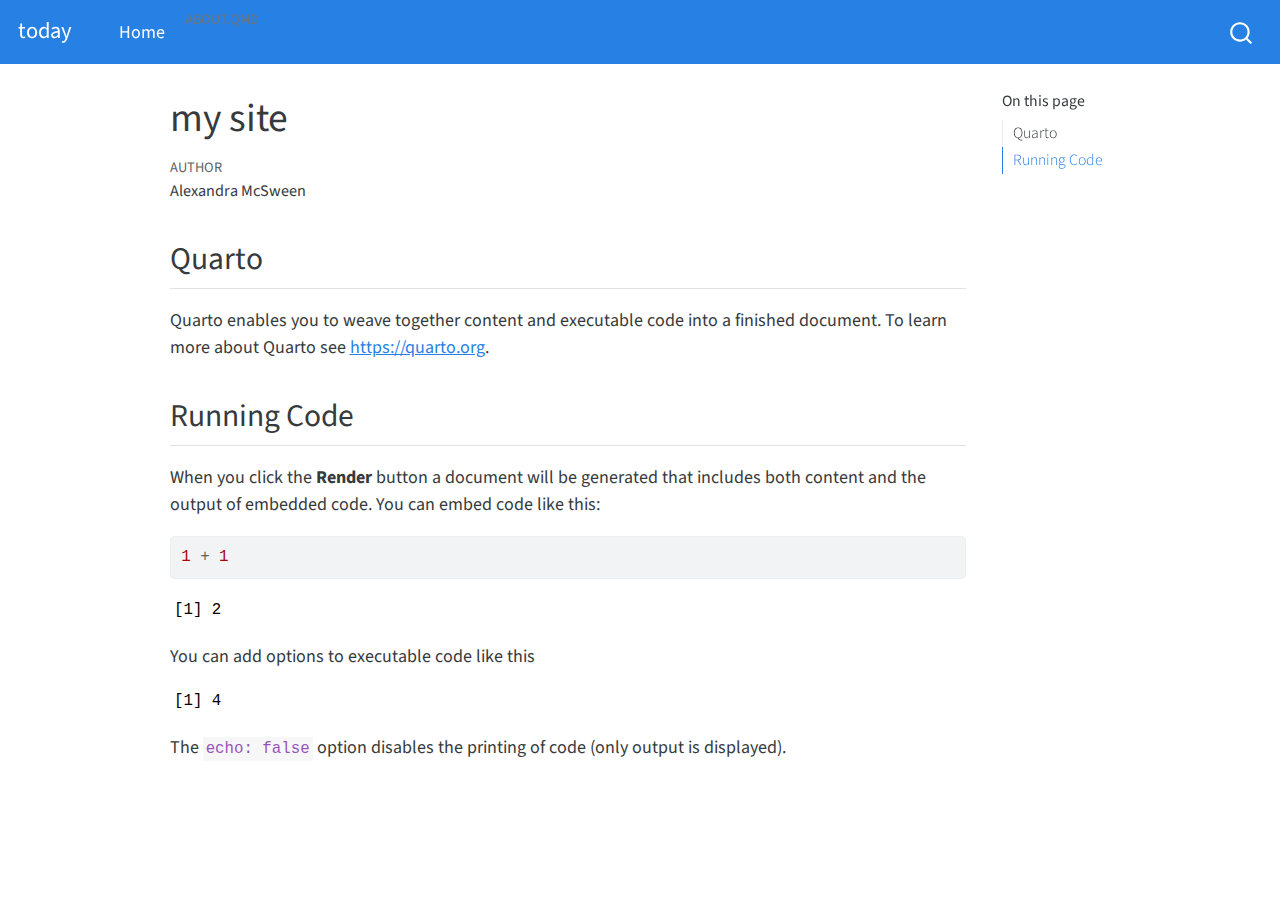
==== index.html @ 4e03c490 "Built site for gh-pages" ====
<!DOCTYPE html>
<html xmlns="http://www.w3.org/1999/xhtml" lang="en" xml:lang="en"><head>

<meta charset="utf-8">
<meta name="generator" content="quarto-1.2.269">

<meta name="viewport" content="width=device-width, initial-scale=1.0, user-scalable=yes">

<meta name="author" content="Alexandra McSween">

<title>today - my site</title>
<style>
code{white-space: pre-wrap;}
span.smallcaps{font-variant: small-caps;}
div.columns{display: flex; gap: min(4vw, 1.5em);}
div.column{flex: auto; overflow-x: auto;}
div.hanging-indent{margin-left: 1.5em; text-indent: -1.5em;}
ul.task-list{list-style: none;}
ul.task-list li input[type="checkbox"] {
  width: 0.8em;
  margin: 0 0.8em 0.2em -1.6em;
  vertical-align: middle;
}
pre > code.sourceCode { white-space: pre; position: relative; }
pre > code.sourceCode > span { display: inline-block; line-height: 1.25; }
pre > code.sourceCode > span:empty { height: 1.2em; }
.sourceCode { overflow: visible; }
code.sourceCode > span { color: inherit; text-decoration: inherit; }
div.sourceCode { margin: 1em 0; }
pre.sourceCode { margin: 0; }
@media screen {
div.sourceCode { overflow: auto; }
}
@media print {
pre > code.sourceCode { white-space: pre-wrap; }
pre > code.sourceCode > span { text-indent: -5em; padding-left: 5em; }
}
pre.numberSource code
  { counter-reset: source-line 0; }
pre.numberSource code > span
  { position: relative; left: -4em; counter-increment: source-line; }
pre.numberSource code > span > a:first-child::before
  { content: counter(source-line);
    position: relative; left: -1em; text-align: right; vertical-align: baseline;
    border: none; display: inline-block;
    -webkit-touch-callout: none; -webkit-user-select: none;
    -khtml-user-select: none; -moz-user-select: none;
    -ms-user-select: none; user-select: none;
    padding: 0 4px; width: 4em;
    color: #aaaaaa;
  }
pre.numberSource { margin-left: 3em; border-left: 1px solid #aaaaaa;  padding-left: 4px; }
div.sourceCode
  {   }
@media screen {
pre > code.sourceCode > span > a:first-child::before { text-decoration: underline; }
}
code span.al { color: #ff0000; font-weight: bold; } /* Alert */
code span.an { color: #60a0b0; font-weight: bold; font-style: italic; } /* Annotation */
code span.at { color: #7d9029; } /* Attribute */
code span.bn { color: #40a070; } /* BaseN */
code span.bu { color: #008000; } /* BuiltIn */
code span.cf { color: #007020; font-weight: bold; } /* ControlFlow */
code span.ch { color: #4070a0; } /* Char */
code span.cn { color: #880000; } /* Constant */
code span.co { color: #60a0b0; font-style: italic; } /* Comment */
code span.cv { color: #60a0b0; font-weight: bold; font-style: italic; } /* CommentVar */
code span.do { color: #ba2121; font-style: italic; } /* Documentation */
code span.dt { color: #902000; } /* DataType */
code span.dv { color: #40a070; } /* DecVal */
code span.er { color: #ff0000; font-weight: bold; } /* Error */
code span.ex { } /* Extension */
code span.fl { color: #40a070; } /* Float */
code span.fu { color: #06287e; } /* Function */
code span.im { color: #008000; font-weight: bold; } /* Import */
code span.in { color: #60a0b0; font-weight: bold; font-style: italic; } /* Information */
code span.kw { color: #007020; font-weight: bold; } /* Keyword */
code span.op { color: #666666; } /* Operator */
code span.ot { color: #007020; } /* Other */
code span.pp { color: #bc7a00; } /* Preprocessor */
code span.sc { color: #4070a0; } /* SpecialChar */
code span.ss { color: #bb6688; } /* SpecialString */
code span.st { color: #4070a0; } /* String */
code span.va { color: #19177c; } /* Variable */
code span.vs { color: #4070a0; } /* VerbatimString */
code span.wa { color: #60a0b0; font-weight: bold; font-style: italic; } /* Warning */
</style>


<script src="site_libs/quarto-nav/quarto-nav.js"></script>
<script src="site_libs/quarto-nav/headroom.min.js"></script>
<script src="site_libs/clipboard/clipboard.min.js"></script>
<script src="site_libs/quarto-search/autocomplete.umd.js"></script>
<script src="site_libs/quarto-search/fuse.min.js"></script>
<script src="site_libs/quarto-search/quarto-search.js"></script>
<meta name="quarto:offset" content="./">
<script src="site_libs/quarto-html/quarto.js"></script>
<script src="site_libs/quarto-html/popper.min.js"></script>
<script src="site_libs/quarto-html/tippy.umd.min.js"></script>
<script src="site_libs/quarto-html/anchor.min.js"></script>
<link href="site_libs/quarto-html/tippy.css" rel="stylesheet">
<link href="site_libs/quarto-html/quarto-syntax-highlighting.css" rel="stylesheet" id="quarto-text-highlighting-styles">
<script src="site_libs/bootstrap/bootstrap.min.js"></script>
<link href="site_libs/bootstrap/bootstrap-icons.css" rel="stylesheet">
<link href="site_libs/bootstrap/bootstrap.min.css" rel="stylesheet" id="quarto-bootstrap" data-mode="light">
<script id="quarto-search-options" type="application/json">{
  "location": "navbar",
  "copy-button": false,
  "collapse-after": 3,
  "panel-placement": "end",
  "type": "overlay",
  "limit": 20,
  "language": {
    "search-no-results-text": "No results",
    "search-matching-documents-text": "matching documents",
    "search-copy-link-title": "Copy link to search",
    "search-hide-matches-text": "Hide additional matches",
    "search-more-match-text": "more match in this document",
    "search-more-matches-text": "more matches in this document",
    "search-clear-button-title": "Clear",
    "search-detached-cancel-button-title": "Cancel",
    "search-submit-button-title": "Submit"
  }
}</script>


<link rel="stylesheet" href="styles.css">
</head>

<body class="nav-fixed">

<div id="quarto-search-results"></div>
  <header id="quarto-header" class="headroom fixed-top">
    <nav class="navbar navbar-expand-lg navbar-dark ">
      <div class="navbar-container container-fluid">
      <div class="navbar-brand-container">
    <a class="navbar-brand" href="./index.html">
    <span class="navbar-title">today</span>
    </a>
  </div>
          <button class="navbar-toggler" type="button" data-bs-toggle="collapse" data-bs-target="#navbarCollapse" aria-controls="navbarCollapse" aria-expanded="false" aria-label="Toggle navigation" onclick="if (window.quartoToggleHeadroom) { window.quartoToggleHeadroom(); }">
  <span class="navbar-toggler-icon"></span>
</button>
          <div class="collapse navbar-collapse" id="navbarCollapse">
            <ul class="navbar-nav navbar-nav-scroll me-auto">
  <li class="nav-item">
    <a class="nav-link active" href="./index.html" aria-current="page">
 <span class="menu-text">Home</span></a>
  </li>  
  <li class="dropdown-header">
 <span class="menu-text">about.qmd</span></li>
</ul>
              <div id="quarto-search" class="" title="Search"></div>
          </div> <!-- /navcollapse -->
      </div> <!-- /container-fluid -->
    </nav>
</header>
<!-- content -->
<div id="quarto-content" class="quarto-container page-columns page-rows-contents page-layout-article page-navbar">
<!-- sidebar -->
<!-- margin-sidebar -->
    <div id="quarto-margin-sidebar" class="sidebar margin-sidebar">
        <nav id="TOC" role="doc-toc" class="toc-active">
    <h2 id="toc-title">On this page</h2>
   
  <ul>
  <li><a href="#quarto" id="toc-quarto" class="nav-link active" data-scroll-target="#quarto">Quarto</a></li>
  <li><a href="#running-code" id="toc-running-code" class="nav-link" data-scroll-target="#running-code">Running Code</a></li>
  </ul>
</nav>
    </div>
<!-- main -->
<main class="content" id="quarto-document-content">

<header id="title-block-header" class="quarto-title-block default">
<div class="quarto-title">
<h1 class="title">my site</h1>
</div>



<div class="quarto-title-meta">

    <div>
    <div class="quarto-title-meta-heading">Author</div>
    <div class="quarto-title-meta-contents">
             <p>Alexandra McSween </p>
          </div>
  </div>
    
  
    
  </div>
  

</header>

<section id="quarto" class="level2">
<h2 class="anchored" data-anchor-id="quarto">Quarto</h2>
<p>Quarto enables you to weave together content and executable code into a finished document. To learn more about Quarto see <a href="https://quarto.org" class="uri">https://quarto.org</a>.</p>
</section>
<section id="running-code" class="level2">
<h2 class="anchored" data-anchor-id="running-code">Running Code</h2>
<p>When you click the <strong>Render</strong> button a document will be generated that includes both content and the output of embedded code. You can embed code like this:</p>
<div class="cell">
<div class="sourceCode cell-code" id="cb1"><pre class="sourceCode r code-with-copy"><code class="sourceCode r"><span id="cb1-1"><a href="#cb1-1" aria-hidden="true" tabindex="-1"></a><span class="dv">1</span> <span class="sc">+</span> <span class="dv">1</span></span></code><button title="Copy to Clipboard" class="code-copy-button"><i class="bi"></i></button></pre></div>
<div class="cell-output cell-output-stdout">
<pre><code>[1] 2</code></pre>
</div>
</div>
<p>You can add options to executable code like this</p>
<div class="cell">
<div class="cell-output cell-output-stdout">
<pre><code>[1] 4</code></pre>
</div>
</div>
<p>The <code>echo: false</code> option disables the printing of code (only output is displayed).</p>


</section>

</main> <!-- /main -->
<script id="quarto-html-after-body" type="application/javascript">
window.document.addEventListener("DOMContentLoaded", function (event) {
  const toggleBodyColorMode = (bsSheetEl) => {
    const mode = bsSheetEl.getAttribute("data-mode");
    const bodyEl = window.document.querySelector("body");
    if (mode === "dark") {
      bodyEl.classList.add("quarto-dark");
      bodyEl.classList.remove("quarto-light");
    } else {
      bodyEl.classList.add("quarto-light");
      bodyEl.classList.remove("quarto-dark");
    }
  }
  const toggleBodyColorPrimary = () => {
    const bsSheetEl = window.document.querySelector("link#quarto-bootstrap");
    if (bsSheetEl) {
      toggleBodyColorMode(bsSheetEl);
    }
  }
  toggleBodyColorPrimary();  
  const icon = "";
  const anchorJS = new window.AnchorJS();
  anchorJS.options = {
    placement: 'right',
    icon: icon
  };
  anchorJS.add('.anchored');
  const clipboard = new window.ClipboardJS('.code-copy-button', {
    target: function(trigger) {
      return trigger.previousElementSibling;
    }
  });
  clipboard.on('success', function(e) {
    // button target
    const button = e.trigger;
    // don't keep focus
    button.blur();
    // flash "checked"
    button.classList.add('code-copy-button-checked');
    var currentTitle = button.getAttribute("title");
    button.setAttribute("title", "Copied!");
    let tooltip;
    if (window.bootstrap) {
      button.setAttribute("data-bs-toggle", "tooltip");
      button.setAttribute("data-bs-placement", "left");
      button.setAttribute("data-bs-title", "Copied!");
      tooltip = new bootstrap.Tooltip(button, 
        { trigger: "manual", 
          customClass: "code-copy-button-tooltip",
          offset: [0, -8]});
      tooltip.show();    
    }
    setTimeout(function() {
      if (tooltip) {
        tooltip.hide();
        button.removeAttribute("data-bs-title");
        button.removeAttribute("data-bs-toggle");
        button.removeAttribute("data-bs-placement");
      }
      button.setAttribute("title", currentTitle);
      button.classList.remove('code-copy-button-checked');
    }, 1000);
    // clear code selection
    e.clearSelection();
  });
  function tippyHover(el, contentFn) {
    const config = {
      allowHTML: true,
      content: contentFn,
      maxWidth: 500,
      delay: 100,
      arrow: false,
      appendTo: function(el) {
          return el.parentElement;
      },
      interactive: true,
      interactiveBorder: 10,
      theme: 'quarto',
      placement: 'bottom-start'
    };
    window.tippy(el, config); 
  }
  const noterefs = window.document.querySelectorAll('a[role="doc-noteref"]');
  for (var i=0; i<noterefs.length; i++) {
    const ref = noterefs[i];
    tippyHover(ref, function() {
      // use id or data attribute instead here
      let href = ref.getAttribute('data-footnote-href') || ref.getAttribute('href');
      try { href = new URL(href).hash; } catch {}
      const id = href.replace(/^#\/?/, "");
      const note = window.document.getElementById(id);
      return note.innerHTML;
    });
  }
  const findCites = (el) => {
    const parentEl = el.parentElement;
    if (parentEl) {
      const cites = parentEl.dataset.cites;
      if (cites) {
        return {
          el,
          cites: cites.split(' ')
        };
      } else {
        return findCites(el.parentElement)
      }
    } else {
      return undefined;
    }
  };
  var bibliorefs = window.document.querySelectorAll('a[role="doc-biblioref"]');
  for (var i=0; i<bibliorefs.length; i++) {
    const ref = bibliorefs[i];
    const citeInfo = findCites(ref);
    if (citeInfo) {
      tippyHover(citeInfo.el, function() {
        var popup = window.document.createElement('div');
        citeInfo.cites.forEach(function(cite) {
          var citeDiv = window.document.createElement('div');
          citeDiv.classList.add('hanging-indent');
          citeDiv.classList.add('csl-entry');
          var biblioDiv = window.document.getElementById('ref-' + cite);
          if (biblioDiv) {
            citeDiv.innerHTML = biblioDiv.innerHTML;
          }
          popup.appendChild(citeDiv);
        });
        return popup.innerHTML;
      });
    }
  }
});
</script>
</div> <!-- /content -->



</body></html>
---- site_libs/quarto-html/tippy.css ----
.tippy-box[data-animation=fade][data-state=hidden]{opacity:0}[data-tippy-root]{max-width:calc(100vw - 10px)}.tippy-box{position:relative;background-color:#333;color:#fff;border-radius:4px;font-size:14px;line-height:1.4;white-space:normal;outline:0;transition-property:transform,visibility,opacity}.tippy-box[data-placement^=top]>.tippy-arrow{bottom:0}.tippy-box[data-placement^=top]>.tippy-arrow:before{bottom:-7px;left:0;border-width:8px 8px 0;border-top-color:initial;transform-origin:center top}.tippy-box[data-placement^=bottom]>.tippy-arrow{top:0}.tippy-box[data-placement^=bottom]>.tippy-arrow:before{top:-7px;left:0;border-width:0 8px 8px;border-bottom-color:initial;transform-origin:center bottom}.tippy-box[data-placement^=left]>.tippy-arrow{right:0}.tippy-box[data-placement^=left]>.tippy-arrow:before{border-width:8px 0 8px 8px;border-left-color:initial;right:-7px;transform-origin:center left}.tippy-box[data-placement^=right]>.tippy-arrow{left:0}.tippy-box[data-placement^=right]>.tippy-arrow:before{left:-7px;border-width:8px 8px 8px 0;border-right-color:initial;transform-origin:center right}.tippy-box[data-inertia][data-state=visible]{transition-timing-function:cubic-bezier(.54,1.5,.38,1.11)}.tippy-arrow{width:16px;height:16px;color:#333}.tippy-arrow:before{content:"";position:absolute;border-color:transparent;border-style:solid}.tippy-content{position:relative;padding:5px 9px;z-index:1}
---- site_libs/quarto-html/quarto-syntax-highlighting.css ----
/* quarto syntax highlight colors */
:root {
  --quarto-hl-ot-color: #003B4F;
  --quarto-hl-at-color: #657422;
  --quarto-hl-ss-color: #20794D;
  --quarto-hl-an-color: #5E5E5E;
  --quarto-hl-fu-color: #4758AB;
  --quarto-hl-st-color: #20794D;
  --quarto-hl-cf-color: #003B4F;
  --quarto-hl-op-color: #5E5E5E;
  --quarto-hl-er-color: #AD0000;
  --quarto-hl-bn-color: #AD0000;
  --quarto-hl-al-color: #AD0000;
  --quarto-hl-va-color: #111111;
  --quarto-hl-bu-color: inherit;
  --quarto-hl-ex-color: inherit;
  --quarto-hl-pp-color: #AD0000;
  --quarto-hl-in-color: #5E5E5E;
  --quarto-hl-vs-color: #20794D;
  --quarto-hl-wa-color: #5E5E5E;
  --quarto-hl-do-color: #5E5E5E;
  --quarto-hl-im-color: #00769E;
  --quarto-hl-ch-color: #20794D;
  --quarto-hl-dt-color: #AD0000;
  --quarto-hl-fl-color: #AD0000;
  --quarto-hl-co-color: #5E5E5E;
  --quarto-hl-cv-color: #5E5E5E;
  --quarto-hl-cn-color: #8f5902;
  --quarto-hl-sc-color: #5E5E5E;
  --quarto-hl-dv-color: #AD0000;
  --quarto-hl-kw-color: #003B4F;
}

/* other quarto variables */
:root {
  --quarto-font-monospace: SFMono-Regular, Menlo, Monaco, Consolas, "Liberation Mono", "Courier New", monospace;
}

pre > code.sourceCode > span {
  color: #003B4F;
}

code span {
  color: #003B4F;
}

code.sourceCode > span {
  color: #003B4F;
}

div.sourceCode,
div.sourceCode pre.sourceCode {
  color: #003B4F;
}

code span.ot {
  color: #003B4F;
}

code span.at {
  color: #657422;
}

code span.ss {
  color: #20794D;
}

code span.an {
  color: #5E5E5E;
}

code span.fu {
  color: #4758AB;
}

code span.st {
  color: #20794D;
}

code span.cf {
  color: #003B4F;
}

code span.op {
  color: #5E5E5E;
}

code span.er {
  color: #AD0000;
}

code span.bn {
  color: #AD0000;
}

code span.al {
  color: #AD0000;
}

code span.va {
  color: #111111;
}

code span.pp {
  color: #AD0000;
}

code span.in {
  color: #5E5E5E;
}

code span.vs {
  color: #20794D;
}

code span.wa {
  color: #5E5E5E;
  font-style: italic;
}

code span.do {
  color: #5E5E5E;
  font-style: italic;
}

code span.im {
  color: #00769E;
}

code span.ch {
  color: #20794D;
}

code span.dt {
  color: #AD0000;
}

code span.fl {
  color: #AD0000;
}

code span.co {
  color: #5E5E5E;
}

code span.cv {
  color: #5E5E5E;
  font-style: italic;
}

code span.cn {
  color: #8f5902;
}

code span.sc {
  color: #5E5E5E;
}

code span.dv {
  color: #AD0000;
}

code span.kw {
  color: #003B4F;
}

.prevent-inlining {
  content: "</";
}

/*# sourceMappingURL=debc5d5d77c3f9108843748ff7464032.css.map */
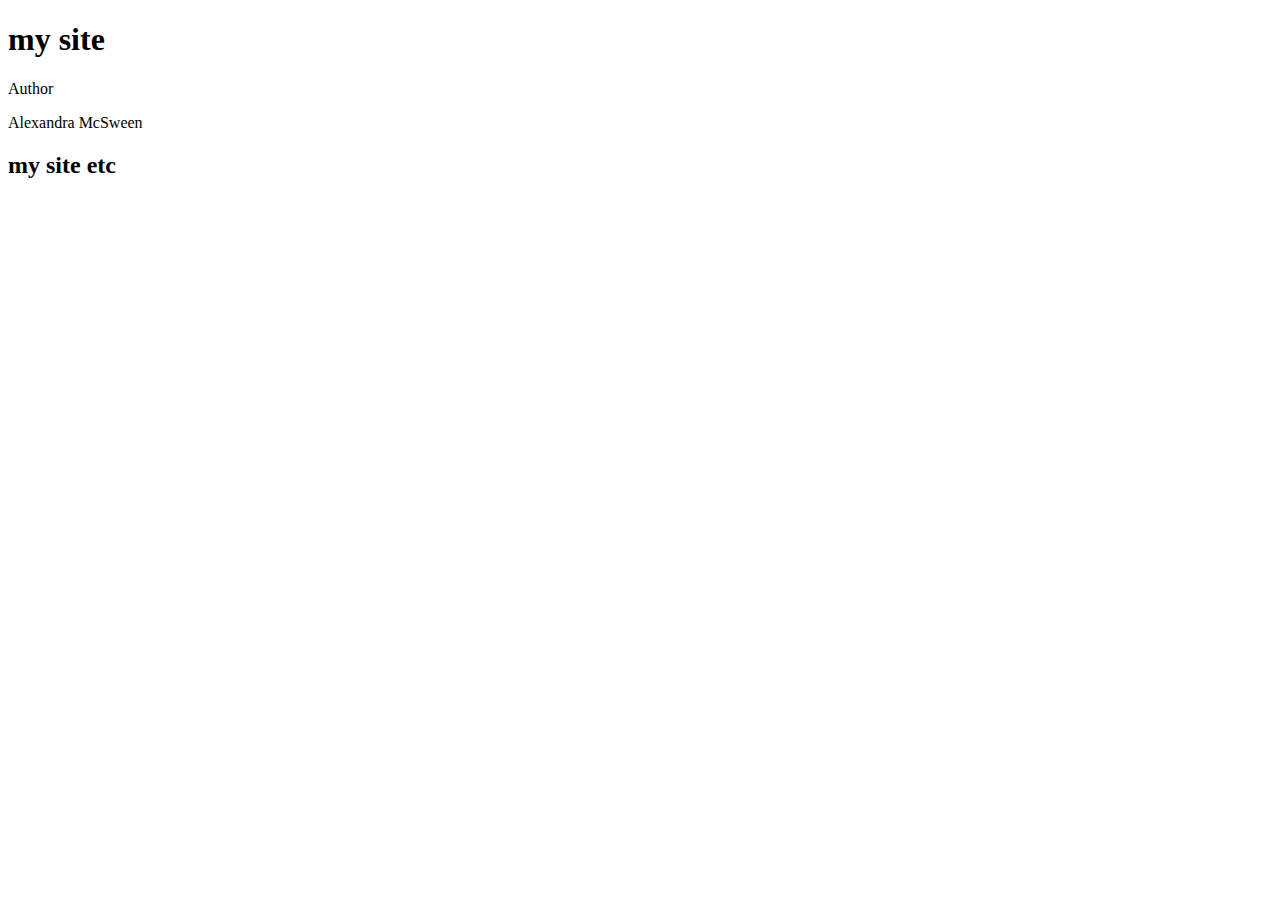
==== commit ccbe1546: "Built site for gh-pages" ====
--- a/index.html
+++ b/index.html
@@ -8,7 +8,7 @@
 
 <meta name="author" content="Alexandra McSween">
 
-<title>today - my site</title>
+<title>my site</title>
 <style>
 code{white-space: pre-wrap;}
 span.smallcaps{font-variant: small-caps;}
@@ -21,155 +21,27 @@
   margin: 0 0.8em 0.2em -1.6em;
   vertical-align: middle;
 }
-pre > code.sourceCode { white-space: pre; position: relative; }
-pre > code.sourceCode > span { display: inline-block; line-height: 1.25; }
-pre > code.sourceCode > span:empty { height: 1.2em; }
-.sourceCode { overflow: visible; }
-code.sourceCode > span { color: inherit; text-decoration: inherit; }
-div.sourceCode { margin: 1em 0; }
-pre.sourceCode { margin: 0; }
-@media screen {
-div.sourceCode { overflow: auto; }
-}
-@media print {
-pre > code.sourceCode { white-space: pre-wrap; }
-pre > code.sourceCode > span { text-indent: -5em; padding-left: 5em; }
-}
-pre.numberSource code
-  { counter-reset: source-line 0; }
-pre.numberSource code > span
-  { position: relative; left: -4em; counter-increment: source-line; }
-pre.numberSource code > span > a:first-child::before
-  { content: counter(source-line);
-    position: relative; left: -1em; text-align: right; vertical-align: baseline;
-    border: none; display: inline-block;
-    -webkit-touch-callout: none; -webkit-user-select: none;
-    -khtml-user-select: none; -moz-user-select: none;
-    -ms-user-select: none; user-select: none;
-    padding: 0 4px; width: 4em;
-    color: #aaaaaa;
-  }
-pre.numberSource { margin-left: 3em; border-left: 1px solid #aaaaaa;  padding-left: 4px; }
-div.sourceCode
-  {   }
-@media screen {
-pre > code.sourceCode > span > a:first-child::before { text-decoration: underline; }
-}
-code span.al { color: #ff0000; font-weight: bold; } /* Alert */
-code span.an { color: #60a0b0; font-weight: bold; font-style: italic; } /* Annotation */
-code span.at { color: #7d9029; } /* Attribute */
-code span.bn { color: #40a070; } /* BaseN */
-code span.bu { color: #008000; } /* BuiltIn */
-code span.cf { color: #007020; font-weight: bold; } /* ControlFlow */
-code span.ch { color: #4070a0; } /* Char */
-code span.cn { color: #880000; } /* Constant */
-code span.co { color: #60a0b0; font-style: italic; } /* Comment */
-code span.cv { color: #60a0b0; font-weight: bold; font-style: italic; } /* CommentVar */
-code span.do { color: #ba2121; font-style: italic; } /* Documentation */
-code span.dt { color: #902000; } /* DataType */
-code span.dv { color: #40a070; } /* DecVal */
-code span.er { color: #ff0000; font-weight: bold; } /* Error */
-code span.ex { } /* Extension */
-code span.fl { color: #40a070; } /* Float */
-code span.fu { color: #06287e; } /* Function */
-code span.im { color: #008000; font-weight: bold; } /* Import */
-code span.in { color: #60a0b0; font-weight: bold; font-style: italic; } /* Information */
-code span.kw { color: #007020; font-weight: bold; } /* Keyword */
-code span.op { color: #666666; } /* Operator */
-code span.ot { color: #007020; } /* Other */
-code span.pp { color: #bc7a00; } /* Preprocessor */
-code span.sc { color: #4070a0; } /* SpecialChar */
-code span.ss { color: #bb6688; } /* SpecialString */
-code span.st { color: #4070a0; } /* String */
-code span.va { color: #19177c; } /* Variable */
-code span.vs { color: #4070a0; } /* VerbatimString */
-code span.wa { color: #60a0b0; font-weight: bold; font-style: italic; } /* Warning */
 </style>
 
 
-<script src="site_libs/quarto-nav/quarto-nav.js"></script>
-<script src="site_libs/quarto-nav/headroom.min.js"></script>
-<script src="site_libs/clipboard/clipboard.min.js"></script>
-<script src="site_libs/quarto-search/autocomplete.umd.js"></script>
-<script src="site_libs/quarto-search/fuse.min.js"></script>
-<script src="site_libs/quarto-search/quarto-search.js"></script>
-<meta name="quarto:offset" content="./">
-<script src="site_libs/quarto-html/quarto.js"></script>
-<script src="site_libs/quarto-html/popper.min.js"></script>
-<script src="site_libs/quarto-html/tippy.umd.min.js"></script>
-<script src="site_libs/quarto-html/anchor.min.js"></script>
-<link href="site_libs/quarto-html/tippy.css" rel="stylesheet">
-<link href="site_libs/quarto-html/quarto-syntax-highlighting.css" rel="stylesheet" id="quarto-text-highlighting-styles">
-<script src="site_libs/bootstrap/bootstrap.min.js"></script>
-<link href="site_libs/bootstrap/bootstrap-icons.css" rel="stylesheet">
-<link href="site_libs/bootstrap/bootstrap.min.css" rel="stylesheet" id="quarto-bootstrap" data-mode="light">
-<script id="quarto-search-options" type="application/json">{
-  "location": "navbar",
-  "copy-button": false,
-  "collapse-after": 3,
-  "panel-placement": "end",
-  "type": "overlay",
-  "limit": 20,
-  "language": {
-    "search-no-results-text": "No results",
-    "search-matching-documents-text": "matching documents",
-    "search-copy-link-title": "Copy link to search",
-    "search-hide-matches-text": "Hide additional matches",
-    "search-more-match-text": "more match in this document",
-    "search-more-matches-text": "more matches in this document",
-    "search-clear-button-title": "Clear",
-    "search-detached-cancel-button-title": "Cancel",
-    "search-submit-button-title": "Submit"
-  }
-}</script>
-
-
-<link rel="stylesheet" href="styles.css">
+<script src="index_files/libs/clipboard/clipboard.min.js"></script>
+<script src="index_files/libs/quarto-html/quarto.js"></script>
+<script src="index_files/libs/quarto-html/popper.min.js"></script>
+<script src="index_files/libs/quarto-html/tippy.umd.min.js"></script>
+<script src="index_files/libs/quarto-html/anchor.min.js"></script>
+<link href="index_files/libs/quarto-html/tippy.css" rel="stylesheet">
+<link href="index_files/libs/quarto-html/quarto-syntax-highlighting.css" rel="stylesheet" id="quarto-text-highlighting-styles">
+<script src="index_files/libs/bootstrap/bootstrap.min.js"></script>
+<link href="index_files/libs/bootstrap/bootstrap-icons.css" rel="stylesheet">
+<link href="index_files/libs/bootstrap/bootstrap.min.css" rel="stylesheet" id="quarto-bootstrap" data-mode="light">
+
+
 </head>
 
-<body class="nav-fixed">
-
-<div id="quarto-search-results"></div>
-  <header id="quarto-header" class="headroom fixed-top">
-    <nav class="navbar navbar-expand-lg navbar-dark ">
-      <div class="navbar-container container-fluid">
-      <div class="navbar-brand-container">
-    <a class="navbar-brand" href="./index.html">
-    <span class="navbar-title">today</span>
-    </a>
-  </div>
-          <button class="navbar-toggler" type="button" data-bs-toggle="collapse" data-bs-target="#navbarCollapse" aria-controls="navbarCollapse" aria-expanded="false" aria-label="Toggle navigation" onclick="if (window.quartoToggleHeadroom) { window.quartoToggleHeadroom(); }">
-  <span class="navbar-toggler-icon"></span>
-</button>
-          <div class="collapse navbar-collapse" id="navbarCollapse">
-            <ul class="navbar-nav navbar-nav-scroll me-auto">
-  <li class="nav-item">
-    <a class="nav-link active" href="./index.html" aria-current="page">
- <span class="menu-text">Home</span></a>
-  </li>  
-  <li class="dropdown-header">
- <span class="menu-text">about.qmd</span></li>
-</ul>
-              <div id="quarto-search" class="" title="Search"></div>
-          </div> <!-- /navcollapse -->
-      </div> <!-- /container-fluid -->
-    </nav>
-</header>
-<!-- content -->
-<div id="quarto-content" class="quarto-container page-columns page-rows-contents page-layout-article page-navbar">
-<!-- sidebar -->
-<!-- margin-sidebar -->
-    <div id="quarto-margin-sidebar" class="sidebar margin-sidebar">
-        <nav id="TOC" role="doc-toc" class="toc-active">
-    <h2 id="toc-title">On this page</h2>
-   
-  <ul>
-  <li><a href="#quarto" id="toc-quarto" class="nav-link active" data-scroll-target="#quarto">Quarto</a></li>
-  <li><a href="#running-code" id="toc-running-code" class="nav-link" data-scroll-target="#running-code">Running Code</a></li>
-  </ul>
-</nav>
-    </div>
-<!-- main -->
+<body class="fullcontent">
+
+<div id="quarto-content" class="page-columns page-rows-contents page-layout-article">
+
 <main class="content" id="quarto-document-content">
 
 <header id="title-block-header" class="quarto-title-block default">
@@ -195,31 +67,12 @@
 
 </header>
 
-<section id="quarto" class="level2">
-<h2 class="anchored" data-anchor-id="quarto">Quarto</h2>
-<p>Quarto enables you to weave together content and executable code into a finished document. To learn more about Quarto see <a href="https://quarto.org" class="uri">https://quarto.org</a>.</p>
+<section id="my-site-etc" class="level2">
+<h2 class="anchored" data-anchor-id="my-site-etc">my site etc</h2>
 </section>
-<section id="running-code" class="level2">
-<h2 class="anchored" data-anchor-id="running-code">Running Code</h2>
-<p>When you click the <strong>Render</strong> button a document will be generated that includes both content and the output of embedded code. You can embed code like this:</p>
-<div class="cell">
-<div class="sourceCode cell-code" id="cb1"><pre class="sourceCode r code-with-copy"><code class="sourceCode r"><span id="cb1-1"><a href="#cb1-1" aria-hidden="true" tabindex="-1"></a><span class="dv">1</span> <span class="sc">+</span> <span class="dv">1</span></span></code><button title="Copy to Clipboard" class="code-copy-button"><i class="bi"></i></button></pre></div>
-<div class="cell-output cell-output-stdout">
-<pre><code>[1] 2</code></pre>
-</div>
-</div>
-<p>You can add options to executable code like this</p>
-<div class="cell">
-<div class="cell-output cell-output-stdout">
-<pre><code>[1] 4</code></pre>
-</div>
-</div>
-<p>The <code>echo: false</code> option disables the printing of code (only output is displayed).</p>
-
-
-</section>
-
-</main> <!-- /main -->
+
+</main>
+<!-- /main column -->
 <script id="quarto-html-after-body" type="application/javascript">
 window.document.addEventListener("DOMContentLoaded", function (event) {
   const toggleBodyColorMode = (bsSheetEl) => {
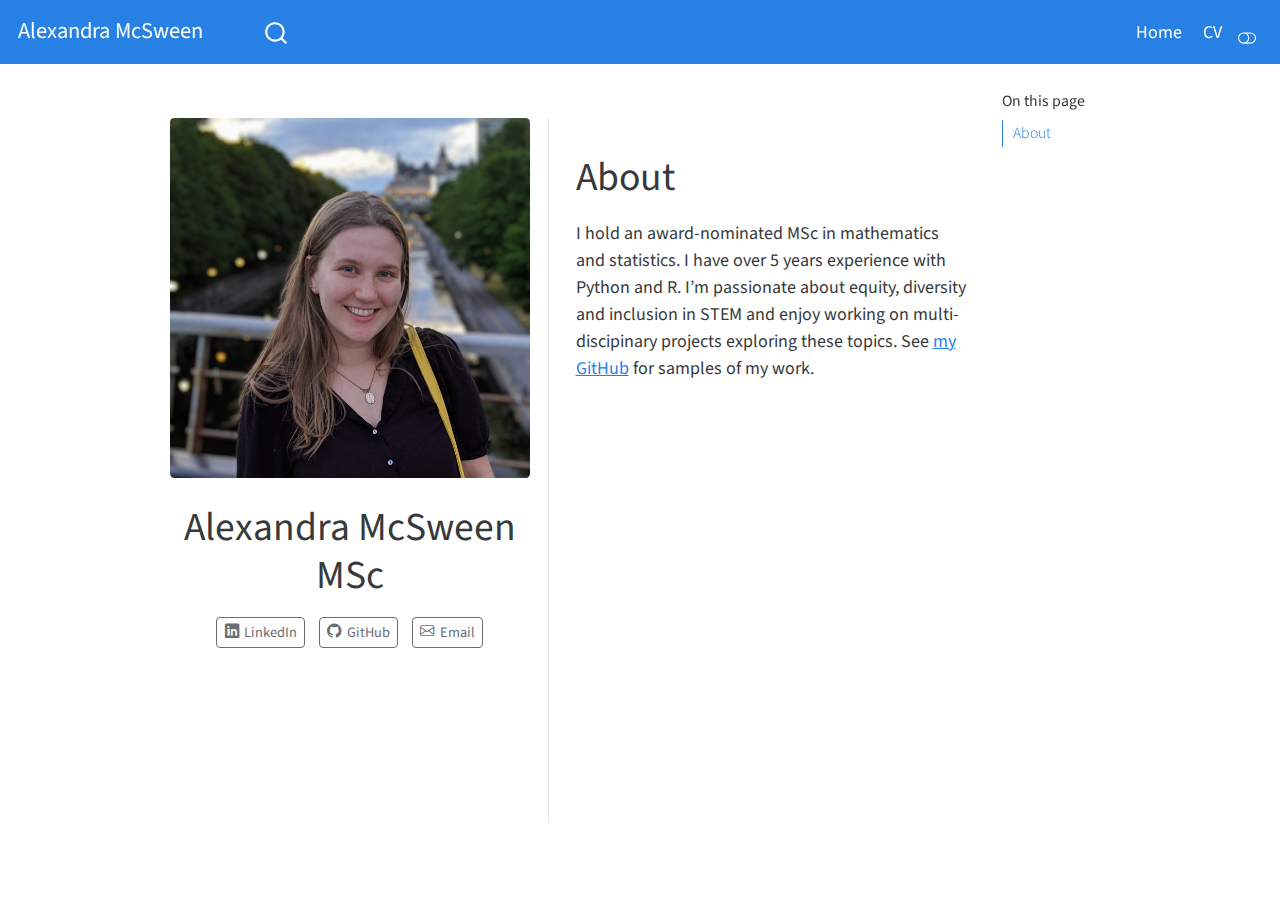
==== commit 19e97383: "Built site for gh-pages" ====
--- a/index.html
+++ b/index.html
@@ -2,13 +2,12 @@
 <html xmlns="http://www.w3.org/1999/xhtml" lang="en" xml:lang="en"><head>
 
 <meta charset="utf-8">
-<meta name="generator" content="quarto-1.2.269">
+<meta name="generator" content="quarto-1.3.433">
 
 <meta name="viewport" content="width=device-width, initial-scale=1.0, user-scalable=yes">
 
-<meta name="author" content="Alexandra McSween">
-
-<title>my site</title>
+
+<title>Alexandra McSween - Alexandra McSween MSc</title>
 <style>
 code{white-space: pre-wrap;}
 span.smallcaps{font-variant: small-caps;}
@@ -18,61 +17,137 @@
 ul.task-list{list-style: none;}
 ul.task-list li input[type="checkbox"] {
   width: 0.8em;
-  margin: 0 0.8em 0.2em -1.6em;
+  margin: 0 0.8em 0.2em -1em; /* quarto-specific, see https://github.com/quarto-dev/quarto-cli/issues/4556 */ 
   vertical-align: middle;
 }
 </style>
 
 
-<script src="index_files/libs/clipboard/clipboard.min.js"></script>
-<script src="index_files/libs/quarto-html/quarto.js"></script>
-<script src="index_files/libs/quarto-html/popper.min.js"></script>
-<script src="index_files/libs/quarto-html/tippy.umd.min.js"></script>
-<script src="index_files/libs/quarto-html/anchor.min.js"></script>
-<link href="index_files/libs/quarto-html/tippy.css" rel="stylesheet">
-<link href="index_files/libs/quarto-html/quarto-syntax-highlighting.css" rel="stylesheet" id="quarto-text-highlighting-styles">
-<script src="index_files/libs/bootstrap/bootstrap.min.js"></script>
-<link href="index_files/libs/bootstrap/bootstrap-icons.css" rel="stylesheet">
-<link href="index_files/libs/bootstrap/bootstrap.min.css" rel="stylesheet" id="quarto-bootstrap" data-mode="light">
-
-
+<script src="site_libs/quarto-nav/quarto-nav.js"></script>
+<script src="site_libs/quarto-nav/headroom.min.js"></script>
+<script src="site_libs/clipboard/clipboard.min.js"></script>
+<script src="site_libs/quarto-search/autocomplete.umd.js"></script>
+<script src="site_libs/quarto-search/fuse.min.js"></script>
+<script src="site_libs/quarto-search/quarto-search.js"></script>
+<meta name="quarto:offset" content="./">
+<script src="site_libs/quarto-html/quarto.js"></script>
+<script src="site_libs/quarto-html/popper.min.js"></script>
+<script src="site_libs/quarto-html/tippy.umd.min.js"></script>
+<link href="site_libs/quarto-html/tippy.css" rel="stylesheet">
+<link href="site_libs/quarto-html/quarto-syntax-highlighting.css" rel="stylesheet" class="quarto-color-scheme" id="quarto-text-highlighting-styles">
+<link href="site_libs/quarto-html/quarto-syntax-highlighting-dark.css" rel="prefetch" class="quarto-color-scheme quarto-color-alternate" id="quarto-text-highlighting-styles">
+<script src="site_libs/bootstrap/bootstrap.min.js"></script>
+<link href="site_libs/bootstrap/bootstrap-icons.css" rel="stylesheet">
+<link href="site_libs/bootstrap/bootstrap.min.css" rel="stylesheet" class="quarto-color-scheme" id="quarto-bootstrap" data-mode="light">
+<link href="site_libs/bootstrap/bootstrap-dark.min.css" rel="prefetch" class="quarto-color-scheme quarto-color-alternate" id="quarto-bootstrap" data-mode="dark">
+<script id="quarto-search-options" type="application/json">{
+  "location": "navbar",
+  "copy-button": false,
+  "collapse-after": 3,
+  "panel-placement": "end",
+  "type": "overlay",
+  "limit": 20,
+  "language": {
+    "search-no-results-text": "No results",
+    "search-matching-documents-text": "matching documents",
+    "search-copy-link-title": "Copy link to search",
+    "search-hide-matches-text": "Hide additional matches",
+    "search-more-match-text": "more match in this document",
+    "search-more-matches-text": "more matches in this document",
+    "search-clear-button-title": "Clear",
+    "search-detached-cancel-button-title": "Cancel",
+    "search-submit-button-title": "Submit",
+    "search-label": "Search"
+  }
+}</script>
+
+
+<link rel="stylesheet" href="styles.css">
 </head>
 
-<body class="fullcontent">
-
-<div id="quarto-content" class="page-columns page-rows-contents page-layout-article">
-
-<main class="content" id="quarto-document-content">
-
+<body class="nav-fixed">
+
+<div id="quarto-search-results"></div>
+  <header id="quarto-header" class="headroom fixed-top">
+    <nav class="navbar navbar-expand-lg navbar-dark ">
+      <div class="navbar-container container-fluid">
+      <div class="navbar-brand-container">
+    <a class="navbar-brand" href="./index.html">
+    <span class="navbar-title">Alexandra McSween</span>
+    </a>
+  </div>
+            <div id="quarto-search" class="" title="Search"></div>
+          <button class="navbar-toggler" type="button" data-bs-toggle="collapse" data-bs-target="#navbarCollapse" aria-controls="navbarCollapse" aria-expanded="false" aria-label="Toggle navigation" onclick="if (window.quartoToggleHeadroom) { window.quartoToggleHeadroom(); }">
+  <span class="navbar-toggler-icon"></span>
+</button>
+          <div class="collapse navbar-collapse" id="navbarCollapse">
+            <ul class="navbar-nav navbar-nav-scroll ms-auto">
+  <li class="nav-item">
+    <a class="nav-link active" href="./index.html" rel="" target="" aria-current="page">
+ <span class="menu-text">Home</span></a>
+  </li>  
+  <li class="nav-item">
+    <a class="nav-link" href="./about.html" rel="" target="">
+ <span class="menu-text">CV</span></a>
+  </li>  
+</ul>
+            <div class="quarto-navbar-tools">
+  <a href="" class="quarto-color-scheme-toggle quarto-navigation-tool  px-1" onclick="window.quartoToggleColorScheme(); return false;" title="Toggle dark mode"><i class="bi"></i></a>
+</div>
+          </div> <!-- /navcollapse -->
+      </div> <!-- /container-fluid -->
+    </nav>
+</header>
+<!-- content -->
+<div id="quarto-content" class="quarto-container page-columns page-rows-contents page-layout-article page-navbar">
+<!-- sidebar -->
+<!-- margin-sidebar -->
+    <div id="quarto-margin-sidebar" class="sidebar margin-sidebar">
+        <nav id="TOC" role="doc-toc" class="toc-active">
+    <h2 id="toc-title">On this page</h2>
+  <ul>
+  <li><a href="#about" id="toc-about" class="nav-link active" data-scroll-target="#about">About</a></li>
+  </ul>
+</nav>
+    </div>
+<!-- main -->
+<div class="quarto-about-trestles">
+  <div class="about-entity">
+    <img src="static/profile.jpg" class="about-image
+  rounded " style="width: 20em;">
 <header id="title-block-header" class="quarto-title-block default">
 <div class="quarto-title">
-<h1 class="title">my site</h1>
+<h1 class="title">Alexandra McSween MSc</h1>
 </div>
-
-
-
 <div class="quarto-title-meta">
-
-    <div>
-    <div class="quarto-title-meta-heading">Author</div>
-    <div class="quarto-title-meta-contents">
-             <p>Alexandra McSween </p>
-          </div>
   </div>
-    
-  
-    
+</header>
+    <div class="about-links">
+  <a href="https://ca.linkedin.com/in/alexandra-mcsween-b47879133" class="about-link" rel="" target="">
+    <i class="bi bi-linkedin"></i>
+     <span class="about-link-text">LinkedIn</span>
+  </a>
+  <a href="https://github.com/alexmcsw" class="about-link" rel="" target="">
+    <i class="bi bi-github"></i>
+     <span class="about-link-text">GitHub</span>
+  </a>
+  <a href="mailto:" class="about-link" rel="" target="">
+    <i class="bi bi-envelope"></i>
+     <span class="about-link-text">Email</span>
+  </a>
+</div>
   </div>
-  
-
-</header>
-
-<section id="my-site-etc" class="level2">
-<h2 class="anchored" data-anchor-id="my-site-etc">my site etc</h2>
+  <div class="about-contents"><main class="content" id="quarto-document-content">
+
+<section id="about" class="level1">
+<h1>About</h1>
+<p>I hold an award-nominated MSc in mathematics and statistics. I have over 5 years experience with Python and R. I’m passionate about equity, diversity and inclusion in STEM and enjoy working on multi-discipinary projects exploring these topics. See <a href="https://github.com/alexmcsw">my GitHub</a> for samples of my work.</p>
+
+
 </section>
-
-</main>
-<!-- /main column -->
+</main></div>
+</div>
+ <!-- /main -->
 <script id="quarto-html-after-body" type="application/javascript">
 window.document.addEventListener("DOMContentLoaded", function (event) {
   const toggleBodyColorMode = (bsSheetEl) => {
@@ -93,16 +168,138 @@
     }
   }
   toggleBodyColorPrimary();  
-  const icon = "";
-  const anchorJS = new window.AnchorJS();
-  anchorJS.options = {
-    placement: 'right',
-    icon: icon
+  const disableStylesheet = (stylesheets) => {
+    for (let i=0; i < stylesheets.length; i++) {
+      const stylesheet = stylesheets[i];
+      stylesheet.rel = 'prefetch';
+    }
+  }
+  const enableStylesheet = (stylesheets) => {
+    for (let i=0; i < stylesheets.length; i++) {
+      const stylesheet = stylesheets[i];
+      stylesheet.rel = 'stylesheet';
+    }
+  }
+  const manageTransitions = (selector, allowTransitions) => {
+    const els = window.document.querySelectorAll(selector);
+    for (let i=0; i < els.length; i++) {
+      const el = els[i];
+      if (allowTransitions) {
+        el.classList.remove('notransition');
+      } else {
+        el.classList.add('notransition');
+      }
+    }
+  }
+  const toggleColorMode = (alternate) => {
+    // Switch the stylesheets
+    const alternateStylesheets = window.document.querySelectorAll('link.quarto-color-scheme.quarto-color-alternate');
+    manageTransitions('#quarto-margin-sidebar .nav-link', false);
+    if (alternate) {
+      enableStylesheet(alternateStylesheets);
+      for (const sheetNode of alternateStylesheets) {
+        if (sheetNode.id === "quarto-bootstrap") {
+          toggleBodyColorMode(sheetNode);
+        }
+      }
+    } else {
+      disableStylesheet(alternateStylesheets);
+      toggleBodyColorPrimary();
+    }
+    manageTransitions('#quarto-margin-sidebar .nav-link', true);
+    // Switch the toggles
+    const toggles = window.document.querySelectorAll('.quarto-color-scheme-toggle');
+    for (let i=0; i < toggles.length; i++) {
+      const toggle = toggles[i];
+      if (toggle) {
+        if (alternate) {
+          toggle.classList.add("alternate");     
+        } else {
+          toggle.classList.remove("alternate");
+        }
+      }
+    }
+    // Hack to workaround the fact that safari doesn't
+    // properly recolor the scrollbar when toggling (#1455)
+    if (navigator.userAgent.indexOf('Safari') > 0 && navigator.userAgent.indexOf('Chrome') == -1) {
+      manageTransitions("body", false);
+      window.scrollTo(0, 1);
+      setTimeout(() => {
+        window.scrollTo(0, 0);
+        manageTransitions("body", true);
+      }, 40);  
+    }
+  }
+  const isFileUrl = () => { 
+    return window.location.protocol === 'file:';
+  }
+  const hasAlternateSentinel = () => {  
+    let styleSentinel = getColorSchemeSentinel();
+    if (styleSentinel !== null) {
+      return styleSentinel === "alternate";
+    } else {
+      return false;
+    }
+  }
+  const setStyleSentinel = (alternate) => {
+    const value = alternate ? "alternate" : "default";
+    if (!isFileUrl()) {
+      window.localStorage.setItem("quarto-color-scheme", value);
+    } else {
+      localAlternateSentinel = value;
+    }
+  }
+  const getColorSchemeSentinel = () => {
+    if (!isFileUrl()) {
+      const storageValue = window.localStorage.getItem("quarto-color-scheme");
+      return storageValue != null ? storageValue : localAlternateSentinel;
+    } else {
+      return localAlternateSentinel;
+    }
+  }
+  let localAlternateSentinel = 'default';
+  // Dark / light mode switch
+  window.quartoToggleColorScheme = () => {
+    // Read the current dark / light value 
+    let toAlternate = !hasAlternateSentinel();
+    toggleColorMode(toAlternate);
+    setStyleSentinel(toAlternate);
   };
-  anchorJS.add('.anchored');
+  // Ensure there is a toggle, if there isn't float one in the top right
+  if (window.document.querySelector('.quarto-color-scheme-toggle') === null) {
+    const a = window.document.createElement('a');
+    a.classList.add('top-right');
+    a.classList.add('quarto-color-scheme-toggle');
+    a.href = "";
+    a.onclick = function() { try { window.quartoToggleColorScheme(); } catch {} return false; };
+    const i = window.document.createElement("i");
+    i.classList.add('bi');
+    a.appendChild(i);
+    window.document.body.appendChild(a);
+  }
+  // Switch to dark mode if need be
+  if (hasAlternateSentinel()) {
+    toggleColorMode(true);
+  } else {
+    toggleColorMode(false);
+  }
+  const isCodeAnnotation = (el) => {
+    for (const clz of el.classList) {
+      if (clz.startsWith('code-annotation-')) {                     
+        return true;
+      }
+    }
+    return false;
+  }
   const clipboard = new window.ClipboardJS('.code-copy-button', {
-    target: function(trigger) {
-      return trigger.previousElementSibling;
+    text: function(trigger) {
+      const codeEl = trigger.previousElementSibling.cloneNode(true);
+      for (const childEl of codeEl.children) {
+        if (isCodeAnnotation(childEl)) {
+          childEl.remove();
+        }
+      }
+      return codeEl.innerText;
     }
   });
   clipboard.on('success', function(e) {
@@ -167,6 +364,92 @@
       return note.innerHTML;
     });
   }
+      let selectedAnnoteEl;
+      const selectorForAnnotation = ( cell, annotation) => {
+        let cellAttr = 'data-code-cell="' + cell + '"';
+        let lineAttr = 'data-code-annotation="' +  annotation + '"';
+        const selector = 'span[' + cellAttr + '][' + lineAttr + ']';
+        return selector;
+      }
+      const selectCodeLines = (annoteEl) => {
+        const doc = window.document;
+        const targetCell = annoteEl.getAttribute("data-target-cell");
+        const targetAnnotation = annoteEl.getAttribute("data-target-annotation");
+        const annoteSpan = window.document.querySelector(selectorForAnnotation(targetCell, targetAnnotation));
+        const lines = annoteSpan.getAttribute("data-code-lines").split(",");
+        const lineIds = lines.map((line) => {
+          return targetCell + "-" + line;
+        })
+        let top = null;
+        let height = null;
+        let parent = null;
+        if (lineIds.length > 0) {
+            //compute the position of the single el (top and bottom and make a div)
+            const el = window.document.getElementById(lineIds[0]);
+            top = el.offsetTop;
+            height = el.offsetHeight;
+            parent = el.parentElement.parentElement;
+          if (lineIds.length > 1) {
+            const lastEl = window.document.getElementById(lineIds[lineIds.length - 1]);
+            const bottom = lastEl.offsetTop + lastEl.offsetHeight;
+            height = bottom - top;
+          }
+          if (top !== null && height !== null && parent !== null) {
+            // cook up a div (if necessary) and position it 
+            let div = window.document.getElementById("code-annotation-line-highlight");
+            if (div === null) {
+              div = window.document.createElement("div");
+              div.setAttribute("id", "code-annotation-line-highlight");
+              div.style.position = 'absolute';
+              parent.appendChild(div);
+            }
+            div.style.top = top - 2 + "px";
+            div.style.height = height + 4 + "px";
+            let gutterDiv = window.document.getElementById("code-annotation-line-highlight-gutter");
+            if (gutterDiv === null) {
+              gutterDiv = window.document.createElement("div");
+              gutterDiv.setAttribute("id", "code-annotation-line-highlight-gutter");
+              gutterDiv.style.position = 'absolute';
+              const codeCell = window.document.getElementById(targetCell);
+              const gutter = codeCell.querySelector('.code-annotation-gutter');
+              gutter.appendChild(gutterDiv);
+            }
+            gutterDiv.style.top = top - 2 + "px";
+            gutterDiv.style.height = height + 4 + "px";
+          }
+          selectedAnnoteEl = annoteEl;
+        }
+      };
+      const unselectCodeLines = () => {
+        const elementsIds = ["code-annotation-line-highlight", "code-annotation-line-highlight-gutter"];
+        elementsIds.forEach((elId) => {
+          const div = window.document.getElementById(elId);
+          if (div) {
+            div.remove();
+          }
+        });
+        selectedAnnoteEl = undefined;
+      };
+      // Attach click handler to the DT
+      const annoteDls = window.document.querySelectorAll('dt[data-target-cell]');
+      for (const annoteDlNode of annoteDls) {
+        annoteDlNode.addEventListener('click', (event) => {
+          const clickedEl = event.target;
+          if (clickedEl !== selectedAnnoteEl) {
+            unselectCodeLines();
+            const activeEl = window.document.querySelector('dt[data-target-cell].code-annotation-active');
+            if (activeEl) {
+              activeEl.classList.remove('code-annotation-active');
+            }
+            selectCodeLines(clickedEl);
+            clickedEl.classList.add('code-annotation-active');
+          } else {
+            // Unselect the line
+            unselectCodeLines();
+            clickedEl.classList.remove('code-annotation-active');
+          }
+        });
+      }
   const findCites = (el) => {
     const parentEl = el.parentElement;
     if (parentEl) {
--- a/site_libs/quarto-html/tippy.css
+++ b/site_libs/quarto-html/tippy.css
@@ -0,0 +1 @@
+.tippy-box[data-animation=fade][data-state=hidden]{opacity:0}[data-tippy-root]{max-width:calc(100vw - 10px)}.tippy-box{position:relative;background-color:#333;color:#fff;border-radius:4px;font-size:14px;line-height:1.4;white-space:normal;outline:0;transition-property:transform,visibility,opacity}.tippy-box[data-placement^=top]>.tippy-arrow{bottom:0}.tippy-box[data-placement^=top]>.tippy-arrow:before{bottom:-7px;left:0;border-width:8px 8px 0;border-top-color:initial;transform-origin:center top}.tippy-box[data-placement^=bottom]>.tippy-arrow{top:0}.tippy-box[data-placement^=bottom]>.tippy-arrow:before{top:-7px;left:0;border-width:0 8px 8px;border-bottom-color:initial;transform-origin:center bottom}.tippy-box[data-placement^=left]>.tippy-arrow{right:0}.tippy-box[data-placement^=left]>.tippy-arrow:before{border-width:8px 0 8px 8px;border-left-color:initial;right:-7px;transform-origin:center left}.tippy-box[data-placement^=right]>.tippy-arrow{left:0}.tippy-box[data-placement^=right]>.tippy-arrow:before{left:-7px;border-width:8px 8px 8px 0;border-right-color:initial;transform-origin:center right}.tippy-box[data-inertia][data-state=visible]{transition-timing-function:cubic-bezier(.54,1.5,.38,1.11)}.tippy-arrow{width:16px;height:16px;color:#333}.tippy-arrow:before{content:"";position:absolute;border-color:transparent;border-style:solid}.tippy-content{position:relative;padding:5px 9px;z-index:1}--- a/site_libs/quarto-html/quarto-syntax-highlighting.css
+++ b/site_libs/quarto-html/quarto-syntax-highlighting.css
@@ -0,0 +1,171 @@
+/* quarto syntax highlight colors */
+:root {
+  --quarto-hl-ot-color: #003B4F;
+  --quarto-hl-at-color: #657422;
+  --quarto-hl-ss-color: #20794D;
+  --quarto-hl-an-color: #5E5E5E;
+  --quarto-hl-fu-color: #4758AB;
+  --quarto-hl-st-color: #20794D;
+  --quarto-hl-cf-color: #003B4F;
+  --quarto-hl-op-color: #5E5E5E;
+  --quarto-hl-er-color: #AD0000;
+  --quarto-hl-bn-color: #AD0000;
+  --quarto-hl-al-color: #AD0000;
+  --quarto-hl-va-color: #111111;
+  --quarto-hl-bu-color: inherit;
+  --quarto-hl-ex-color: inherit;
+  --quarto-hl-pp-color: #AD0000;
+  --quarto-hl-in-color: #5E5E5E;
+  --quarto-hl-vs-color: #20794D;
+  --quarto-hl-wa-color: #5E5E5E;
+  --quarto-hl-do-color: #5E5E5E;
+  --quarto-hl-im-color: #00769E;
+  --quarto-hl-ch-color: #20794D;
+  --quarto-hl-dt-color: #AD0000;
+  --quarto-hl-fl-color: #AD0000;
+  --quarto-hl-co-color: #5E5E5E;
+  --quarto-hl-cv-color: #5E5E5E;
+  --quarto-hl-cn-color: #8f5902;
+  --quarto-hl-sc-color: #5E5E5E;
+  --quarto-hl-dv-color: #AD0000;
+  --quarto-hl-kw-color: #003B4F;
+}
+
+/* other quarto variables */
+:root {
+  --quarto-font-monospace: SFMono-Regular, Menlo, Monaco, Consolas, "Liberation Mono", "Courier New", monospace;
+}
+
+pre > code.sourceCode > span {
+  color: #003B4F;
+}
+
+code span {
+  color: #003B4F;
+}
+
+code.sourceCode > span {
+  color: #003B4F;
+}
+
+div.sourceCode,
+div.sourceCode pre.sourceCode {
+  color: #003B4F;
+}
+
+code span.ot {
+  color: #003B4F;
+}
+
+code span.at {
+  color: #657422;
+}
+
+code span.ss {
+  color: #20794D;
+}
+
+code span.an {
+  color: #5E5E5E;
+}
+
+code span.fu {
+  color: #4758AB;
+}
+
+code span.st {
+  color: #20794D;
+}
+
+code span.cf {
+  color: #003B4F;
+}
+
+code span.op {
+  color: #5E5E5E;
+}
+
+code span.er {
+  color: #AD0000;
+}
+
+code span.bn {
+  color: #AD0000;
+}
+
+code span.al {
+  color: #AD0000;
+}
+
+code span.va {
+  color: #111111;
+}
+
+code span.pp {
+  color: #AD0000;
+}
+
+code span.in {
+  color: #5E5E5E;
+}
+
+code span.vs {
+  color: #20794D;
+}
+
+code span.wa {
+  color: #5E5E5E;
+  font-style: italic;
+}
+
+code span.do {
+  color: #5E5E5E;
+  font-style: italic;
+}
+
+code span.im {
+  color: #00769E;
+}
+
+code span.ch {
+  color: #20794D;
+}
+
+code span.dt {
+  color: #AD0000;
+}
+
+code span.fl {
+  color: #AD0000;
+}
+
+code span.co {
+  color: #5E5E5E;
+}
+
+code span.cv {
+  color: #5E5E5E;
+  font-style: italic;
+}
+
+code span.cn {
+  color: #8f5902;
+}
+
+code span.sc {
+  color: #5E5E5E;
+}
+
+code span.dv {
+  color: #AD0000;
+}
+
+code span.kw {
+  color: #003B4F;
+}
+
+.prevent-inlining {
+  content: "</";
+}
+
+/*# sourceMappingURL=debc5d5d77c3f9108843748ff7464032.css.map */
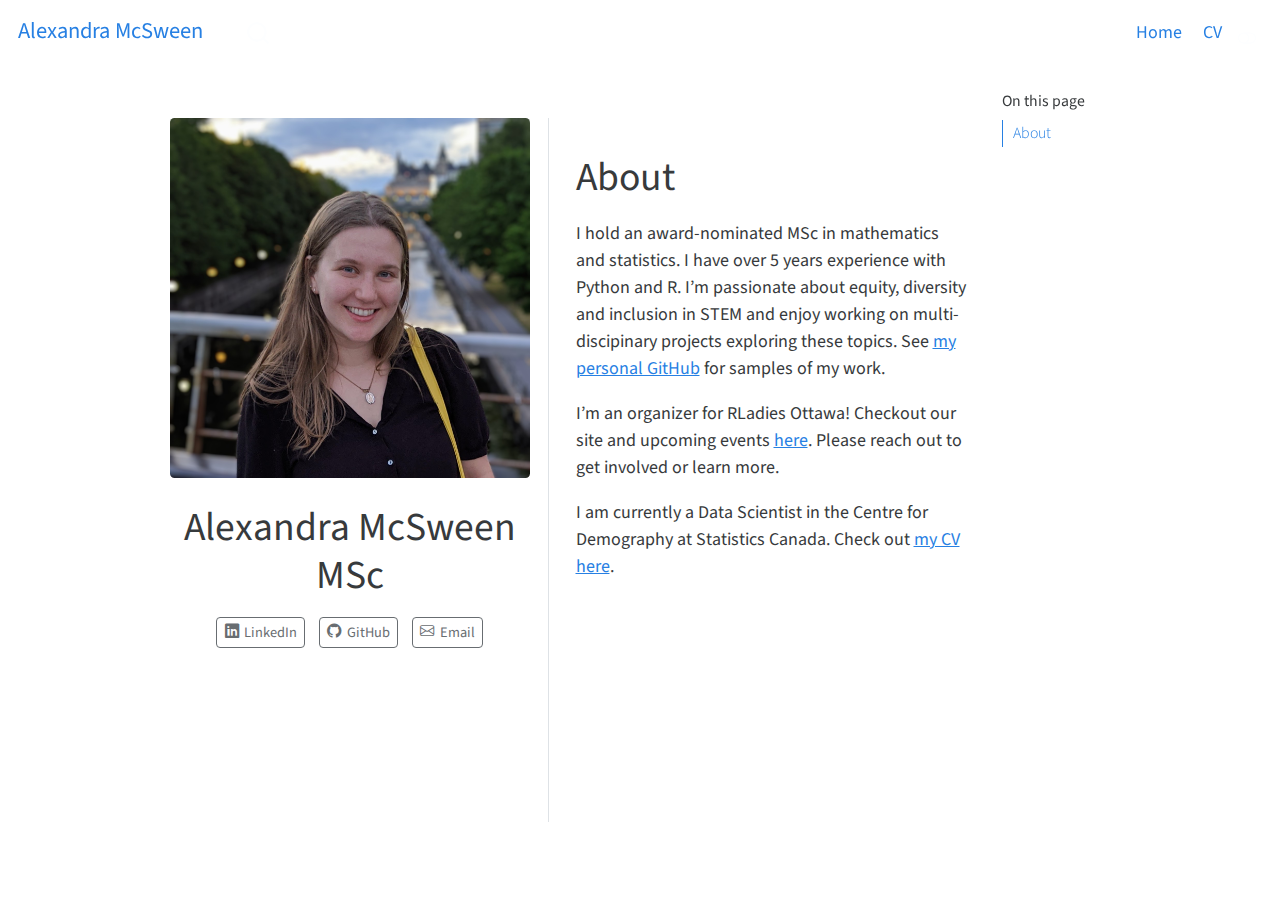
==== commit 044dc4a0: "Built site for gh-pages" ====
--- a/index.html
+++ b/index.html
@@ -2,7 +2,7 @@
 <html xmlns="http://www.w3.org/1999/xhtml" lang="en" xml:lang="en"><head>
 
 <meta charset="utf-8">
-<meta name="generator" content="quarto-1.3.433">
+<meta name="generator" content="quarto-1.4.553">
 
 <meta name="viewport" content="width=device-width, initial-scale=1.0, user-scalable=yes">
 
@@ -46,7 +46,13 @@
   "collapse-after": 3,
   "panel-placement": "end",
   "type": "overlay",
-  "limit": 20,
+  "limit": 50,
+  "keyboard-shortcut": [
+    "f",
+    "/",
+    "s"
+  ],
+  "show-item-context": false,
   "language": {
     "search-no-results-text": "No results",
     "search-matching-documents-text": "matching documents",
@@ -55,6 +61,7 @@
     "search-more-match-text": "more match in this document",
     "search-more-matches-text": "more matches in this document",
     "search-clear-button-title": "Clear",
+    "search-text-placeholder": "",
     "search-detached-cancel-button-title": "Cancel",
     "search-submit-button-title": "Submit",
     "search-label": "Search"
@@ -69,9 +76,9 @@
 
 <div id="quarto-search-results"></div>
   <header id="quarto-header" class="headroom fixed-top">
-    <nav class="navbar navbar-expand-lg navbar-dark ">
+    <nav class="navbar navbar-expand-lg " data-bs-theme="dark">
       <div class="navbar-container container-fluid">
-      <div class="navbar-brand-container">
+      <div class="navbar-brand-container mx-auto">
     <a class="navbar-brand" href="./index.html">
     <span class="navbar-title">Alexandra McSween</span>
     </a>
@@ -83,18 +90,18 @@
           <div class="collapse navbar-collapse" id="navbarCollapse">
             <ul class="navbar-nav navbar-nav-scroll ms-auto">
   <li class="nav-item">
-    <a class="nav-link active" href="./index.html" rel="" target="" aria-current="page">
- <span class="menu-text">Home</span></a>
+    <a class="nav-link active" href="./index.html" aria-current="page"> 
+<span class="menu-text">Home</span></a>
   </li>  
   <li class="nav-item">
-    <a class="nav-link" href="./about.html" rel="" target="">
- <span class="menu-text">CV</span></a>
+    <a class="nav-link" href="./about.html"> 
+<span class="menu-text">CV</span></a>
   </li>  
 </ul>
-            <div class="quarto-navbar-tools">
+          </div> <!-- /navcollapse -->
+          <div class="quarto-navbar-tools">
   <a href="" class="quarto-color-scheme-toggle quarto-navigation-tool  px-1" onclick="window.quartoToggleColorScheme(); return false;" title="Toggle dark mode"><i class="bi"></i></a>
 </div>
-          </div> <!-- /navcollapse -->
       </div> <!-- /container-fluid -->
     </nav>
 </header>
@@ -111,7 +118,7 @@
 </nav>
     </div>
 <!-- main -->
-<div class="quarto-about-trestles">
+<div class="quarto-about-trestles content">
   <div class="about-entity">
     <img src="static/profile.jpg" class="about-image
   rounded " style="width: 20em;">
@@ -141,7 +148,9 @@
 
 <section id="about" class="level1">
 <h1>About</h1>
-<p>I hold an award-nominated MSc in mathematics and statistics. I have over 5 years experience with Python and R. I’m passionate about equity, diversity and inclusion in STEM and enjoy working on multi-discipinary projects exploring these topics. See <a href="https://github.com/alexmcsw">my GitHub</a> for samples of my work.</p>
+<p>I hold an award-nominated MSc in mathematics and statistics. I have over 5 years experience with Python and R. I’m passionate about equity, diversity and inclusion in STEM and enjoy working on multi-discipinary projects exploring these topics. See <a href="https://github.com/alexmcsw">my personal GitHub</a> for samples of my work.</p>
+<p>I’m an organizer for RLadies Ottawa! Checkout our site and upcoming events <a href="https://rladies-ottawa.github.io/">here</a>. Please reach out to get involved or learn more.</p>
+<p>I am currently a Data Scientist in the Centre for Demography at Statistics Canada. Check out <a href="./about.html">my CV here</a>.</p>
 
 
 </section>
@@ -191,6 +200,33 @@
       }
     }
   }
+  const toggleGiscusIfUsed = (isAlternate, darkModeDefault) => {
+    const baseTheme = document.querySelector('#giscus-base-theme')?.value ?? 'light';
+    const alternateTheme = document.querySelector('#giscus-alt-theme')?.value ?? 'dark';
+    let newTheme = '';
+    if(darkModeDefault) {
+      newTheme = isAlternate ? baseTheme : alternateTheme;
+    } else {
+      newTheme = isAlternate ? alternateTheme : baseTheme;
+    }
+    const changeGiscusTheme = () => {
+      // From: https://github.com/giscus/giscus/issues/336
+      const sendMessage = (message) => {
+        const iframe = document.querySelector('iframe.giscus-frame');
+        if (!iframe) return;
+        iframe.contentWindow.postMessage({ giscus: message }, 'https://giscus.app');
+      }
+      sendMessage({
+        setConfig: {
+          theme: newTheme
+        }
+      });
+    }
+    const isGiscussLoaded = window.document.querySelector('iframe.giscus-frame') !== null;
+    if (isGiscussLoaded) {
+      changeGiscusTheme();
+    }
+  }
   const toggleColorMode = (alternate) => {
     // Switch the stylesheets
     const alternateStylesheets = window.document.querySelectorAll('link.quarto-color-scheme.quarto-color-alternate');
@@ -257,13 +293,15 @@
       return localAlternateSentinel;
     }
   }
-  let localAlternateSentinel = 'default';
+  const darkModeDefault = false;
+  let localAlternateSentinel = darkModeDefault ? 'alternate' : 'default';
   // Dark / light mode switch
   window.quartoToggleColorScheme = () => {
     // Read the current dark / light value 
     let toAlternate = !hasAlternateSentinel();
     toggleColorMode(toAlternate);
     setStyleSentinel(toAlternate);
+    toggleGiscusIfUsed(toAlternate, darkModeDefault);
   };
   // Ensure there is a toggle, if there isn't float one in the top right
   if (window.document.querySelector('.quarto-color-scheme-toggle') === null) {
@@ -335,10 +373,27 @@
     // clear code selection
     e.clearSelection();
   });
-  function tippyHover(el, contentFn) {
+    var localhostRegex = new RegExp(/^(?:http|https):\/\/localhost\:?[0-9]*\//);
+    var mailtoRegex = new RegExp(/^mailto:/);
+      var filterRegex = new RegExp("https:\/\/alexmcsw\.github\.io\/");
+    var isInternal = (href) => {
+        return filterRegex.test(href) || localhostRegex.test(href) || mailtoRegex.test(href);
+    }
+    // Inspect non-navigation links and adorn them if external
+ 	var links = window.document.querySelectorAll('a[href]:not(.nav-link):not(.navbar-brand):not(.toc-action):not(.sidebar-link):not(.sidebar-item-toggle):not(.pagination-link):not(.no-external):not([aria-hidden]):not(.dropdown-item):not(.quarto-navigation-tool)');
+    for (var i=0; i<links.length; i++) {
+      const link = links[i];
+      if (!isInternal(link.href)) {
+        // undo the damage that might have been done by quarto-nav.js in the case of
+        // links that we want to consider external
+        if (link.dataset.originalHref !== undefined) {
+          link.href = link.dataset.originalHref;
+        }
+      }
+    }
+  function tippyHover(el, contentFn, onTriggerFn, onUntriggerFn) {
     const config = {
       allowHTML: true,
-      content: contentFn,
       maxWidth: 500,
       delay: 100,
       arrow: false,
@@ -348,8 +403,17 @@
       interactive: true,
       interactiveBorder: 10,
       theme: 'quarto',
-      placement: 'bottom-start'
+      placement: 'bottom-start',
     };
+    if (contentFn) {
+      config.content = contentFn;
+    }
+    if (onTriggerFn) {
+      config.onTrigger = onTriggerFn;
+    }
+    if (onUntriggerFn) {
+      config.onUntrigger = onUntriggerFn;
+    }
     window.tippy(el, config); 
   }
   const noterefs = window.document.querySelectorAll('a[role="doc-noteref"]');
@@ -361,7 +425,130 @@
       try { href = new URL(href).hash; } catch {}
       const id = href.replace(/^#\/?/, "");
       const note = window.document.getElementById(id);
-      return note.innerHTML;
+      if (note) {
+        return note.innerHTML;
+      } else {
+        return "";
+      }
+    });
+  }
+  const xrefs = window.document.querySelectorAll('a.quarto-xref');
+  const processXRef = (id, note) => {
+    // Strip column container classes
+    const stripColumnClz = (el) => {
+      el.classList.remove("page-full", "page-columns");
+      if (el.children) {
+        for (const child of el.children) {
+          stripColumnClz(child);
+        }
+      }
+    }
+    stripColumnClz(note)
+    if (id === null || id.startsWith('sec-')) {
+      // Special case sections, only their first couple elements
+      const container = document.createElement("div");
+      if (note.children && note.children.length > 2) {
+        container.appendChild(note.children[0].cloneNode(true));
+        for (let i = 1; i < note.children.length; i++) {
+          const child = note.children[i];
+          if (child.tagName === "P" && child.innerText === "") {
+            continue;
+          } else {
+            container.appendChild(child.cloneNode(true));
+            break;
+          }
+        }
+        if (window.Quarto?.typesetMath) {
+          window.Quarto.typesetMath(container);
+        }
+        return container.innerHTML
+      } else {
+        if (window.Quarto?.typesetMath) {
+          window.Quarto.typesetMath(note);
+        }
+        return note.innerHTML;
+      }
+    } else {
+      // Remove any anchor links if they are present
+      const anchorLink = note.querySelector('a.anchorjs-link');
+      if (anchorLink) {
+        anchorLink.remove();
+      }
+      if (window.Quarto?.typesetMath) {
+        window.Quarto.typesetMath(note);
+      }
+      // TODO in 1.5, we should make sure this works without a callout special case
+      if (note.classList.contains("callout")) {
+        return note.outerHTML;
+      } else {
+        return note.innerHTML;
+      }
+    }
+  }
+  for (var i=0; i<xrefs.length; i++) {
+    const xref = xrefs[i];
+    tippyHover(xref, undefined, function(instance) {
+      instance.disable();
+      let url = xref.getAttribute('href');
+      let hash = undefined; 
+      if (url.startsWith('#')) {
+        hash = url;
+      } else {
+        try { hash = new URL(url).hash; } catch {}
+      }
+      if (hash) {
+        const id = hash.replace(/^#\/?/, "");
+        const note = window.document.getElementById(id);
+        if (note !== null) {
+          try {
+            const html = processXRef(id, note.cloneNode(true));
+            instance.setContent(html);
+          } finally {
+            instance.enable();
+            instance.show();
+          }
+        } else {
+          // See if we can fetch this
+          fetch(url.split('#')[0])
+          .then(res => res.text())
+          .then(html => {
+            const parser = new DOMParser();
+            const htmlDoc = parser.parseFromString(html, "text/html");
+            const note = htmlDoc.getElementById(id);
+            if (note !== null) {
+              const html = processXRef(id, note);
+              instance.setContent(html);
+            } 
+          }).finally(() => {
+            instance.enable();
+            instance.show();
+          });
+        }
+      } else {
+        // See if we can fetch a full url (with no hash to target)
+        // This is a special case and we should probably do some content thinning / targeting
+        fetch(url)
+        .then(res => res.text())
+        .then(html => {
+          const parser = new DOMParser();
+          const htmlDoc = parser.parseFromString(html, "text/html");
+          const note = htmlDoc.querySelector('main.content');
+          if (note !== null) {
+            // This should only happen for chapter cross references
+            // (since there is no id in the URL)
+            // remove the first header
+            if (note.children.length > 0 && note.children[0].tagName === "HEADER") {
+              note.children[0].remove();
+            }
+            const html = processXRef(null, note);
+            instance.setContent(html);
+          } 
+        }).finally(() => {
+          instance.enable();
+          instance.show();
+        });
+      }
+    }, function(instance) {
     });
   }
       let selectedAnnoteEl;
@@ -405,6 +592,7 @@
             }
             div.style.top = top - 2 + "px";
             div.style.height = height + 4 + "px";
+            div.style.left = 0;
             let gutterDiv = window.document.getElementById("code-annotation-line-highlight-gutter");
             if (gutterDiv === null) {
               gutterDiv = window.document.createElement("div");
@@ -430,6 +618,32 @@
         });
         selectedAnnoteEl = undefined;
       };
+        // Handle positioning of the toggle
+    window.addEventListener(
+      "resize",
+      throttle(() => {
+        elRect = undefined;
+        if (selectedAnnoteEl) {
+          selectCodeLines(selectedAnnoteEl);
+        }
+      }, 10)
+    );
+    function throttle(fn, ms) {
+    let throttle = false;
+    let timer;
+      return (...args) => {
+        if(!throttle) { // first call gets through
+            fn.apply(this, args);
+            throttle = true;
+        } else { // all the others get throttled
+            if(timer) clearTimeout(timer); // cancel #2
+            timer = setTimeout(() => {
+              fn.apply(this, args);
+              timer = throttle = false;
+            }, ms);
+        }
+      };
+    }
       // Attach click handler to the DT
       const annoteDls = window.document.querySelectorAll('dt[data-target-cell]');
       for (const annoteDlNode of annoteDls) {
@@ -493,4 +707,5 @@
 
 
 
+
 </body></html>